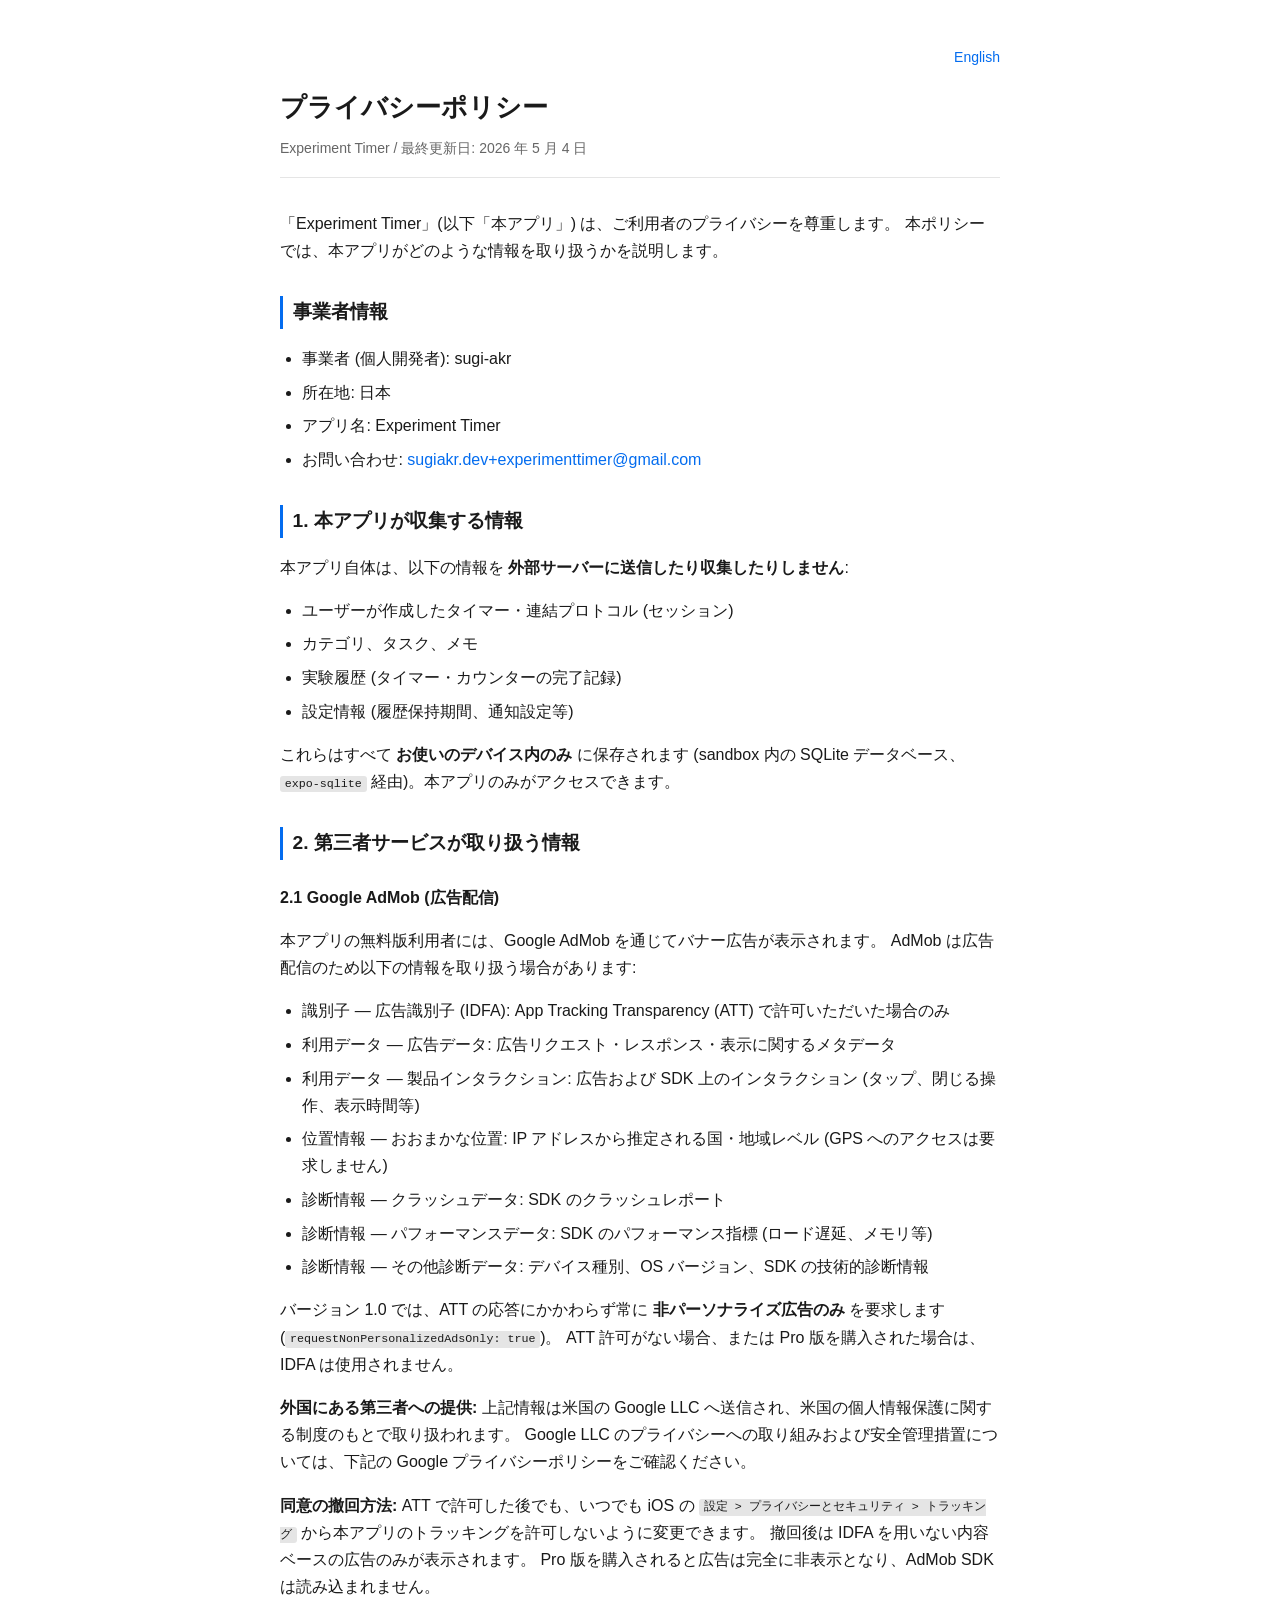
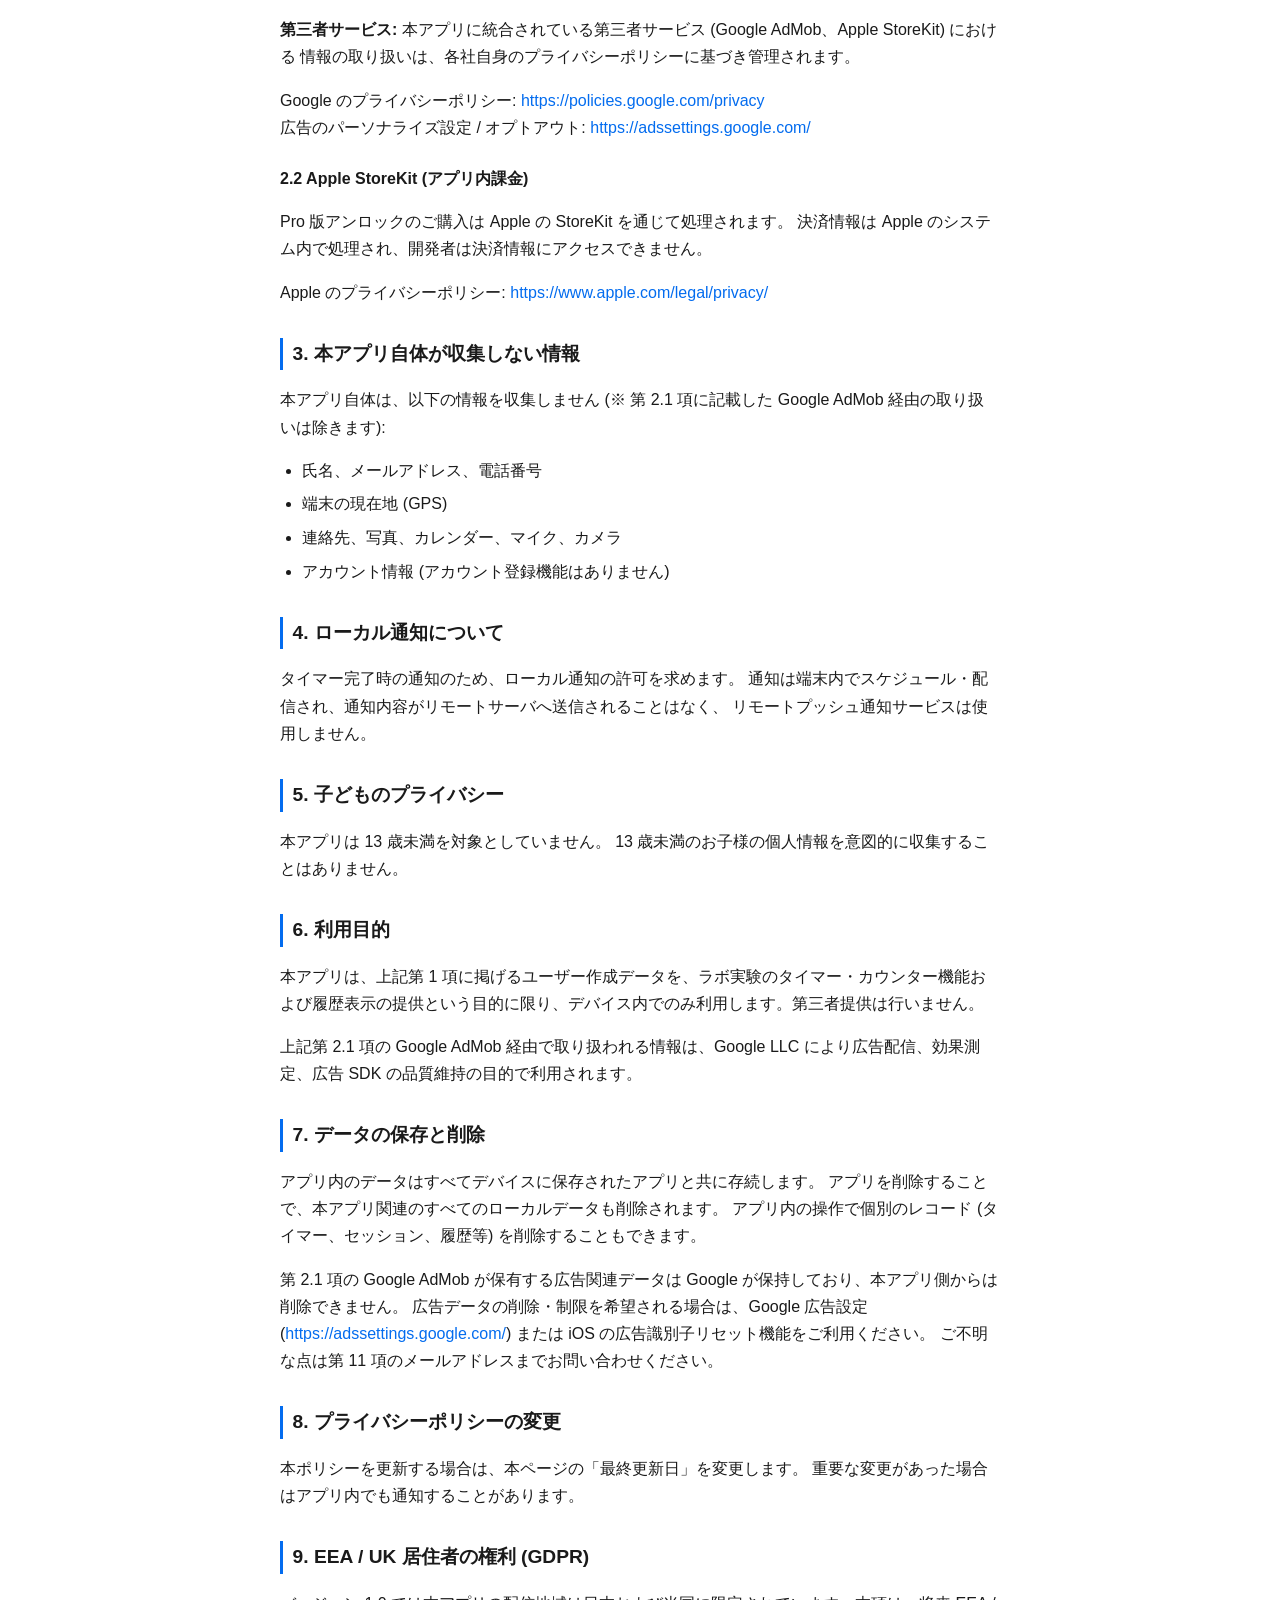
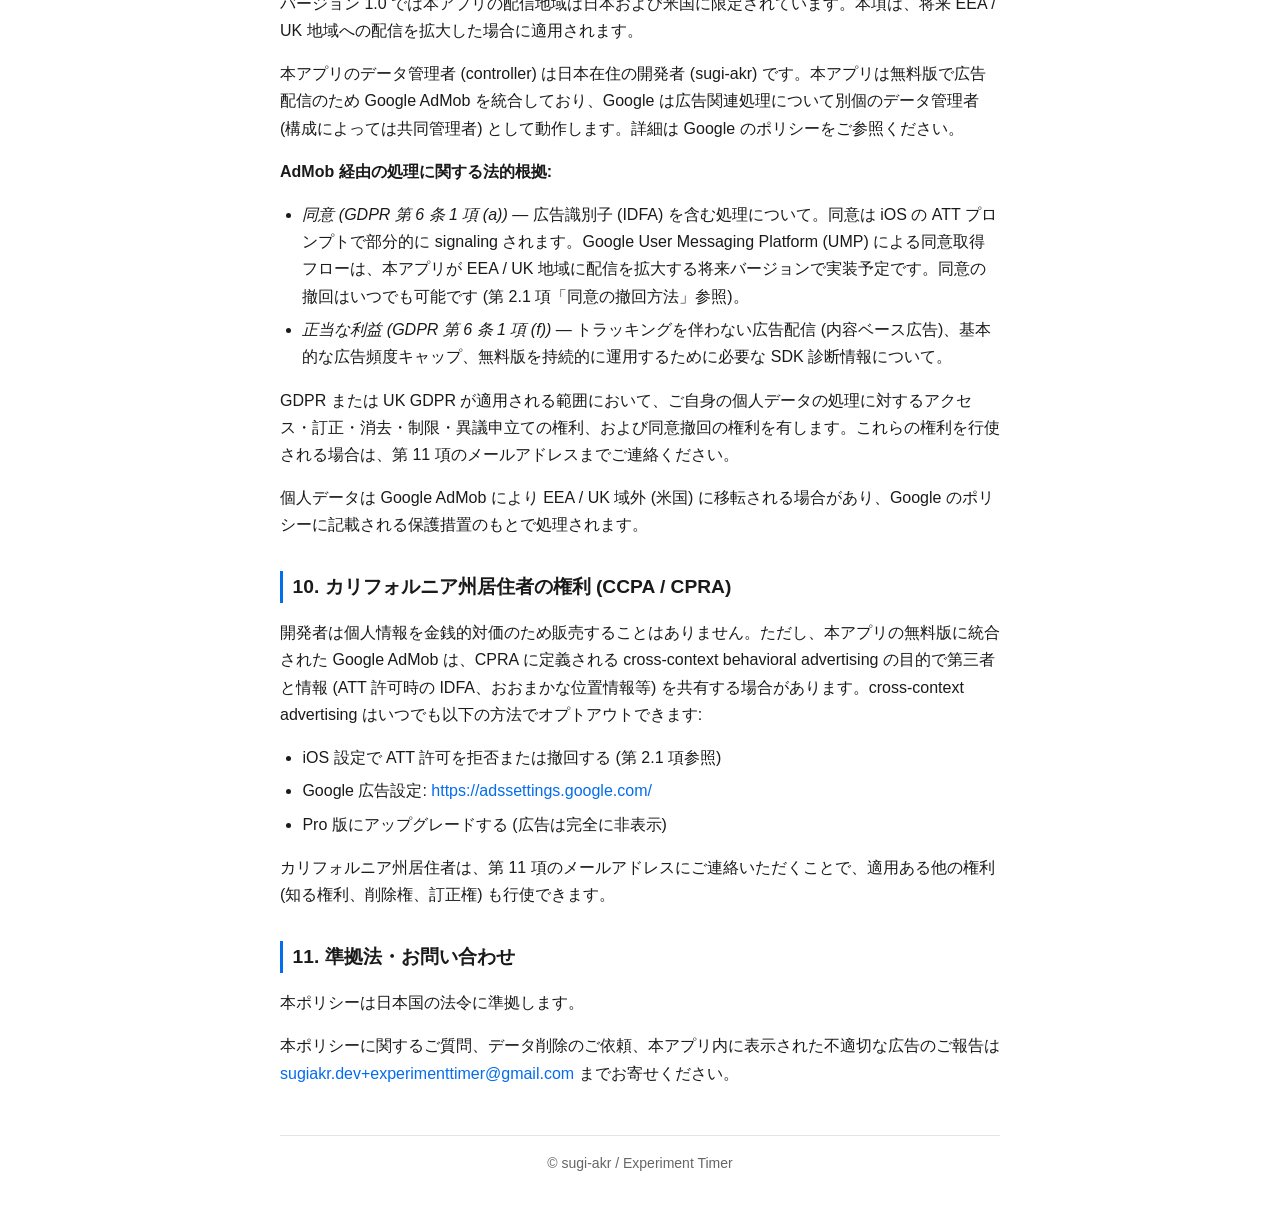
==== experiment-timer/privacy-ja.html @ 50222c6a "feat(privacy): RC を新命名規約に rename + ET 追加 + index 更新 (B6) 研究室向け 2 アプリ (RC + ET) の Privacy Policy を新命名" ====
<!DOCTYPE html>
<html lang="ja">
<head>
  <meta charset="UTF-8">
  <meta name="viewport" content="width=device-width, initial-scale=1.0">
  <title>プライバシーポリシー — Experiment Timer</title>
  <link rel="stylesheet" href="../style.css">
</head>
<body>
  <main>
    <p class="lang-switch"><a href="./privacy.html">English</a></p>

    <header>
      <h1>プライバシーポリシー</h1>
      <p class="meta">Experiment Timer / 最終更新日: 2026 年 5 月 4 日</p>
    </header>

    <p>
      「Experiment Timer」(以下「本アプリ」) は、ご利用者のプライバシーを尊重します。
      本ポリシーでは、本アプリがどのような情報を取り扱うかを説明します。
    </p>

    <h2>事業者情報</h2>
    <ul>
      <li>事業者 (個人開発者): sugi-akr</li>
      <li>所在地: 日本</li>
      <li>アプリ名: Experiment Timer</li>
      <li>お問い合わせ: <a href="mailto:sugiakr.dev+experimenttimer@gmail.com">sugiakr.dev+experimenttimer@gmail.com</a></li>
    </ul>

    <h2>1. 本アプリが収集する情報</h2>
    <p>
      本アプリ自体は、以下の情報を <strong>外部サーバーに送信したり収集したりしません</strong>:
    </p>
    <ul>
      <li>ユーザーが作成したタイマー・連結プロトコル (セッション)</li>
      <li>カテゴリ、タスク、メモ</li>
      <li>実験履歴 (タイマー・カウンターの完了記録)</li>
      <li>設定情報 (履歴保持期間、通知設定等)</li>
    </ul>
    <p>
      これらはすべて <strong>お使いのデバイス内のみ</strong> に保存されます
      (sandbox 内の SQLite データベース、<code>expo-sqlite</code> 経由)。本アプリのみがアクセスできます。
    </p>

    <h2>2. 第三者サービスが取り扱う情報</h2>

    <h3>2.1 Google AdMob (広告配信)</h3>
    <p>
      本アプリの無料版利用者には、Google AdMob を通じてバナー広告が表示されます。
      AdMob は広告配信のため以下の情報を取り扱う場合があります:
    </p>
    <ul>
      <li>識別子 — 広告識別子 (IDFA): App Tracking Transparency (ATT) で許可いただいた場合のみ</li>
      <li>利用データ — 広告データ: 広告リクエスト・レスポンス・表示に関するメタデータ</li>
      <li>利用データ — 製品インタラクション: 広告および SDK 上のインタラクション (タップ、閉じる操作、表示時間等)</li>
      <li>位置情報 — おおまかな位置: IP アドレスから推定される国・地域レベル (GPS へのアクセスは要求しません)</li>
      <li>診断情報 — クラッシュデータ: SDK のクラッシュレポート</li>
      <li>診断情報 — パフォーマンスデータ: SDK のパフォーマンス指標 (ロード遅延、メモリ等)</li>
      <li>診断情報 — その他診断データ: デバイス種別、OS バージョン、SDK の技術的診断情報</li>
    </ul>
    <p>
      バージョン 1.0 では、ATT の応答にかかわらず常に
      <strong>非パーソナライズ広告のみ</strong>
      を要求します
      (<code>requestNonPersonalizedAdsOnly: true</code>)。
      ATT 許可がない場合、または Pro 版を購入された場合は、IDFA は使用されません。
    </p>
    <p>
      <strong>外国にある第三者への提供:</strong>
      上記情報は米国の Google LLC へ送信され、米国の個人情報保護に関する制度のもとで取り扱われます。
      Google LLC のプライバシーへの取り組みおよび安全管理措置については、下記の Google プライバシーポリシーをご確認ください。
    </p>
    <p>
      <strong>同意の撤回方法:</strong>
      ATT で許可した後でも、いつでも iOS の
      <code>設定 &gt; プライバシーとセキュリティ &gt; トラッキング</code>
      から本アプリのトラッキングを許可しないように変更できます。
      撤回後は IDFA を用いない内容ベースの広告のみが表示されます。
      Pro 版を購入されると広告は完全に非表示となり、AdMob SDK は読み込まれません。
    </p>
    <p>
      <strong>第三者サービス:</strong>
      本アプリに統合されている第三者サービス (Google AdMob、Apple StoreKit) における
      情報の取り扱いは、各社自身のプライバシーポリシーに基づき管理されます。
    </p>
    <p>
      Google のプライバシーポリシー: <a href="https://policies.google.com/privacy">https://policies.google.com/privacy</a>
      <br>
      広告のパーソナライズ設定 / オプトアウト: <a href="https://adssettings.google.com/">https://adssettings.google.com/</a>
    </p>

    <h3>2.2 Apple StoreKit (アプリ内課金)</h3>
    <p>
      Pro 版アンロックのご購入は Apple の StoreKit を通じて処理されます。
      決済情報は Apple のシステム内で処理され、開発者は決済情報にアクセスできません。
    </p>
    <p>
      Apple のプライバシーポリシー: <a href="https://www.apple.com/legal/privacy/">https://www.apple.com/legal/privacy/</a>
    </p>

    <h2>3. 本アプリ自体が収集しない情報</h2>
    <p>
      本アプリ自体は、以下の情報を収集しません
      (※ 第 2.1 項に記載した Google AdMob 経由の取り扱いは除きます):
    </p>
    <ul>
      <li>氏名、メールアドレス、電話番号</li>
      <li>端末の現在地 (GPS)</li>
      <li>連絡先、写真、カレンダー、マイク、カメラ</li>
      <li>アカウント情報 (アカウント登録機能はありません)</li>
    </ul>

    <h2>4. ローカル通知について</h2>
    <p>
      タイマー完了時の通知のため、ローカル通知の許可を求めます。
      通知は端末内でスケジュール・配信され、通知内容がリモートサーバへ送信されることはなく、
      リモートプッシュ通知サービスは使用しません。
    </p>

    <h2>5. 子どものプライバシー</h2>
    <p>
      本アプリは 13 歳未満を対象としていません。
      13 歳未満のお子様の個人情報を意図的に収集することはありません。
    </p>

    <h2>6. 利用目的</h2>
    <p>
      本アプリは、上記第 1 項に掲げるユーザー作成データを、ラボ実験のタイマー・カウンター機能および履歴表示の提供という目的に限り、デバイス内でのみ利用します。第三者提供は行いません。
    </p>
    <p>
      上記第 2.1 項の Google AdMob 経由で取り扱われる情報は、Google LLC により広告配信、効果測定、広告 SDK の品質維持の目的で利用されます。
    </p>

    <h2>7. データの保存と削除</h2>
    <p>
      アプリ内のデータはすべてデバイスに保存されたアプリと共に存続します。
      アプリを削除することで、本アプリ関連のすべてのローカルデータも削除されます。
      アプリ内の操作で個別のレコード (タイマー、セッション、履歴等) を削除することもできます。
    </p>
    <p>
      第 2.1 項の Google AdMob が保有する広告関連データは Google が保持しており、本アプリ側からは削除できません。
      広告データの削除・制限を希望される場合は、Google 広告設定
      (<a href="https://adssettings.google.com/">https://adssettings.google.com/</a>)
      または iOS の広告識別子リセット機能をご利用ください。
      ご不明な点は第 11 項のメールアドレスまでお問い合わせください。
    </p>

    <h2>8. プライバシーポリシーの変更</h2>
    <p>
      本ポリシーを更新する場合は、本ページの「最終更新日」を変更します。
      重要な変更があった場合はアプリ内でも通知することがあります。
    </p>

    <h2>9. EEA / UK 居住者の権利 (GDPR)</h2>
    <p>
      バージョン 1.0 では本アプリの配信地域は日本および米国に限定されています。本項は、将来 EEA / UK 地域への配信を拡大した場合に適用されます。
    </p>
    <p>
      本アプリのデータ管理者 (controller) は日本在住の開発者 (sugi-akr) です。本アプリは無料版で広告配信のため Google AdMob を統合しており、Google は広告関連処理について別個のデータ管理者 (構成によっては共同管理者) として動作します。詳細は Google のポリシーをご参照ください。
    </p>
    <p><strong>AdMob 経由の処理に関する法的根拠:</strong></p>
    <ul>
      <li>
        <em>同意 (GDPR 第 6 条 1 項 (a))</em> — 広告識別子 (IDFA) を含む処理について。同意は iOS の ATT プロンプトで部分的に signaling されます。Google User Messaging Platform (UMP) による同意取得フローは、本アプリが EEA / UK 地域に配信を拡大する将来バージョンで実装予定です。同意の撤回はいつでも可能です (第 2.1 項「同意の撤回方法」参照)。
      </li>
      <li>
        <em>正当な利益 (GDPR 第 6 条 1 項 (f))</em> — トラッキングを伴わない広告配信 (内容ベース広告)、基本的な広告頻度キャップ、無料版を持続的に運用するために必要な SDK 診断情報について。
      </li>
    </ul>
    <p>
      GDPR または UK GDPR が適用される範囲において、ご自身の個人データの処理に対するアクセス・訂正・消去・制限・異議申立ての権利、および同意撤回の権利を有します。これらの権利を行使される場合は、第 11 項のメールアドレスまでご連絡ください。
    </p>
    <p>
      個人データは Google AdMob により EEA / UK 域外 (米国) に移転される場合があり、Google のポリシーに記載される保護措置のもとで処理されます。
    </p>

    <h2>10. カリフォルニア州居住者の権利 (CCPA / CPRA)</h2>
    <p>
      開発者は個人情報を金銭的対価のため販売することはありません。ただし、本アプリの無料版に統合された Google AdMob は、CPRA に定義される cross-context behavioral advertising の目的で第三者と情報 (ATT 許可時の IDFA、おおまかな位置情報等) を共有する場合があります。cross-context advertising はいつでも以下の方法でオプトアウトできます:
    </p>
    <ul>
      <li>iOS 設定で ATT 許可を拒否または撤回する (第 2.1 項参照)</li>
      <li>Google 広告設定: <a href="https://adssettings.google.com/">https://adssettings.google.com/</a></li>
      <li>Pro 版にアップグレードする (広告は完全に非表示)</li>
    </ul>
    <p>
      カリフォルニア州居住者は、第 11 項のメールアドレスにご連絡いただくことで、適用ある他の権利 (知る権利、削除権、訂正権) も行使できます。
    </p>

    <h2>11. 準拠法・お問い合わせ</h2>
    <p>
      本ポリシーは日本国の法令に準拠します。
    </p>
    <p>
      本ポリシーに関するご質問、データ削除のご依頼、本アプリ内に表示された不適切な広告のご報告は
      <a href="mailto:sugiakr.dev+experimenttimer@gmail.com">sugiakr.dev+experimenttimer@gmail.com</a>
      までお寄せください。
    </p>

    <footer>
      &copy; sugi-akr / Experiment Timer
    </footer>
  </main>
</body>
</html>
---- style.css ----
:root {
  color-scheme: light dark;
  --bg: #ffffff;
  --text: #1a1a1a;
  --muted: #666666;
  --accent: #036cef;
  --border: #e5e5e5;
}

@media (prefers-color-scheme: dark) {
  :root {
    --bg: #0d1117;
    --text: #e6edf3;
    --muted: #8b949e;
    --accent: #4493f8;
    --border: #30363d;
  }
}

* { box-sizing: border-box; }

body {
  font-family: -apple-system, BlinkMacSystemFont, "Segoe UI", "Hiragino Sans",
    "Hiragino Kaku Gothic ProN", Meiryo, sans-serif;
  background: var(--bg);
  color: var(--text);
  line-height: 1.7;
  margin: 0;
  padding: 2rem 1rem;
}

main {
  max-width: 720px;
  margin: 0 auto;
}

header {
  border-bottom: 1px solid var(--border);
  padding-bottom: 1rem;
  margin-bottom: 2rem;
}

h1 {
  font-size: 1.6rem;
  margin: 0 0 0.5rem 0;
}

h2 {
  font-size: 1.2rem;
  margin-top: 2rem;
  border-left: 3px solid var(--accent);
  padding-left: 0.6rem;
}

h3 {
  font-size: 1rem;
  margin-top: 1.5rem;
}

.meta {
  color: var(--muted);
  font-size: 0.875rem;
  margin: 0;
}

.lang-switch {
  font-size: 0.875rem;
  color: var(--muted);
  text-align: right;
  margin-bottom: 1rem;
}

a {
  color: var(--accent);
  text-decoration: none;
}

a:active {
  text-decoration: underline;
}

ul {
  padding-left: 1.4rem;
}

li {
  margin-bottom: 0.4rem;
}

footer {
  margin-top: 3rem;
  padding-top: 1rem;
  border-top: 1px solid var(--border);
  color: var(--muted);
  font-size: 0.875rem;
  text-align: center;
}

code {
  background: var(--border);
  padding: 0.1em 0.4em;
  border-radius: 3px;
  font-size: 0.9em;
}
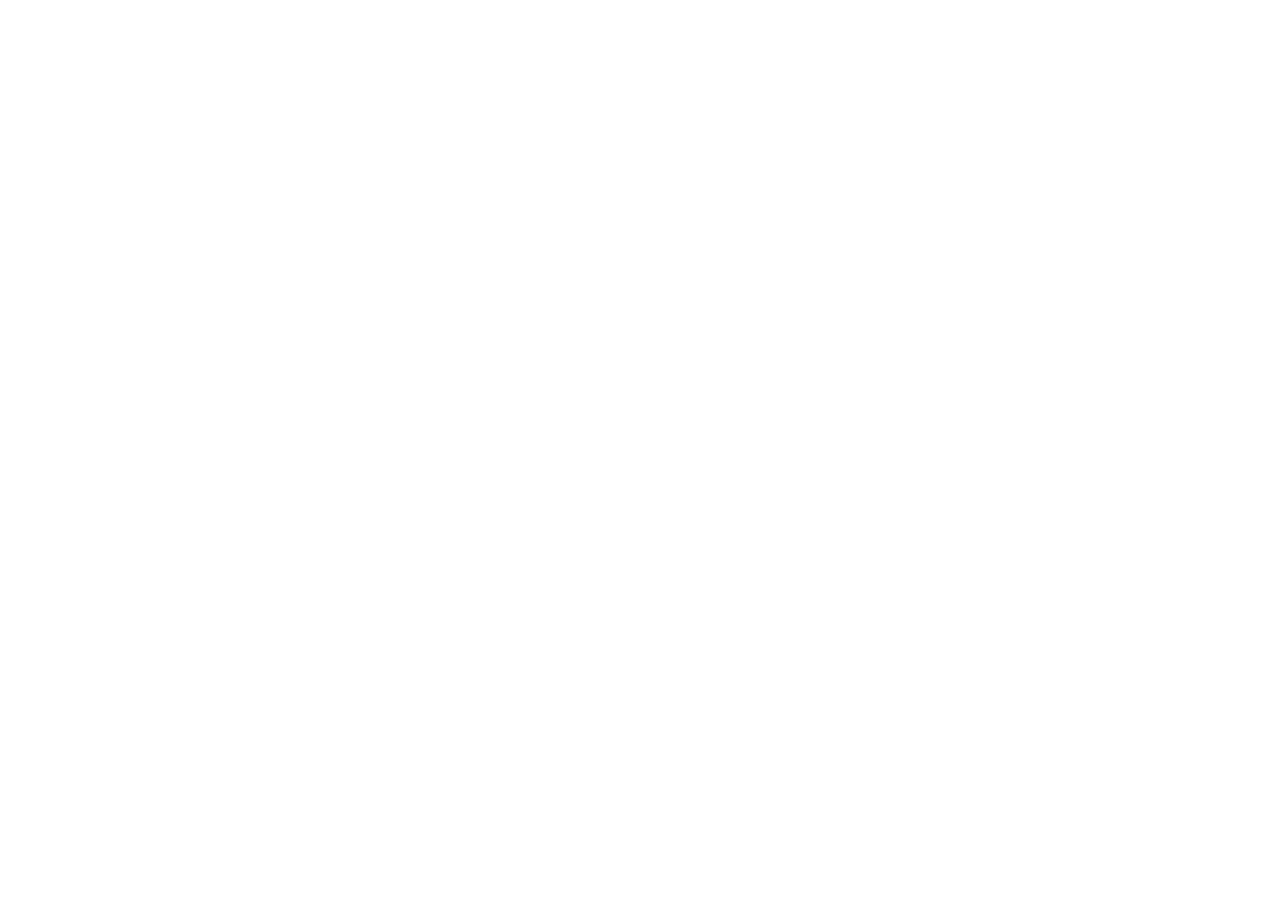
==== commit f6facca2: "redirect: migrate all pages to cedarlab.dev Replace each HTML with minimal redirect (meta refresh + " ====
--- a/experiment-timer/privacy-ja.html
+++ b/experiment-timer/privacy-ja.html
@@ -1,206 +1,13 @@
 <!DOCTYPE html>
-<html lang="ja">
+<html lang="en">
 <head>
   <meta charset="UTF-8">
-  <meta name="viewport" content="width=device-width, initial-scale=1.0">
-  <title>プライバシーポリシー — Experiment Timer</title>
-  <link rel="stylesheet" href="../style.css">
+  <meta http-equiv="refresh" content="0; url=https://cedarlab.dev/experiment-timer/privacy-ja.html">
+  <link rel="canonical" href="https://cedarlab.dev/experiment-timer/privacy-ja.html">
+  <title>Moved to cedarlab.dev</title>
+  <script>location.replace('https://cedarlab.dev/experiment-timer/privacy-ja.html');</script>
 </head>
 <body>
-  <main>
-    <p class="lang-switch"><a href="./privacy.html">English</a></p>
-
-    <header>
-      <h1>プライバシーポリシー</h1>
-      <p class="meta">Experiment Timer / 最終更新日: 2026 年 5 月 4 日</p>
-    </header>
-
-    <p>
-      「Experiment Timer」(以下「本アプリ」) は、ご利用者のプライバシーを尊重します。
-      本ポリシーでは、本アプリがどのような情報を取り扱うかを説明します。
-    </p>
-
-    <h2>事業者情報</h2>
-    <ul>
-      <li>事業者 (個人開発者): sugi-akr</li>
-      <li>所在地: 日本</li>
-      <li>アプリ名: Experiment Timer</li>
-      <li>お問い合わせ: <a href="mailto:sugiakr.dev+experimenttimer@gmail.com">sugiakr.dev+experimenttimer@gmail.com</a></li>
-    </ul>
-
-    <h2>1. 本アプリが収集する情報</h2>
-    <p>
-      本アプリ自体は、以下の情報を <strong>外部サーバーに送信したり収集したりしません</strong>:
-    </p>
-    <ul>
-      <li>ユーザーが作成したタイマー・連結プロトコル (セッション)</li>
-      <li>カテゴリ、タスク、メモ</li>
-      <li>実験履歴 (タイマー・カウンターの完了記録)</li>
-      <li>設定情報 (履歴保持期間、通知設定等)</li>
-    </ul>
-    <p>
-      これらはすべて <strong>お使いのデバイス内のみ</strong> に保存されます
-      (sandbox 内の SQLite データベース、<code>expo-sqlite</code> 経由)。本アプリのみがアクセスできます。
-    </p>
-
-    <h2>2. 第三者サービスが取り扱う情報</h2>
-
-    <h3>2.1 Google AdMob (広告配信)</h3>
-    <p>
-      本アプリの無料版利用者には、Google AdMob を通じてバナー広告が表示されます。
-      AdMob は広告配信のため以下の情報を取り扱う場合があります:
-    </p>
-    <ul>
-      <li>識別子 — 広告識別子 (IDFA): App Tracking Transparency (ATT) で許可いただいた場合のみ</li>
-      <li>利用データ — 広告データ: 広告リクエスト・レスポンス・表示に関するメタデータ</li>
-      <li>利用データ — 製品インタラクション: 広告および SDK 上のインタラクション (タップ、閉じる操作、表示時間等)</li>
-      <li>位置情報 — おおまかな位置: IP アドレスから推定される国・地域レベル (GPS へのアクセスは要求しません)</li>
-      <li>診断情報 — クラッシュデータ: SDK のクラッシュレポート</li>
-      <li>診断情報 — パフォーマンスデータ: SDK のパフォーマンス指標 (ロード遅延、メモリ等)</li>
-      <li>診断情報 — その他診断データ: デバイス種別、OS バージョン、SDK の技術的診断情報</li>
-    </ul>
-    <p>
-      バージョン 1.0 では、ATT の応答にかかわらず常に
-      <strong>非パーソナライズ広告のみ</strong>
-      を要求します
-      (<code>requestNonPersonalizedAdsOnly: true</code>)。
-      ATT 許可がない場合、または Pro 版を購入された場合は、IDFA は使用されません。
-    </p>
-    <p>
-      <strong>外国にある第三者への提供:</strong>
-      上記情報は米国の Google LLC へ送信され、米国の個人情報保護に関する制度のもとで取り扱われます。
-      Google LLC のプライバシーへの取り組みおよび安全管理措置については、下記の Google プライバシーポリシーをご確認ください。
-    </p>
-    <p>
-      <strong>同意の撤回方法:</strong>
-      ATT で許可した後でも、いつでも iOS の
-      <code>設定 &gt; プライバシーとセキュリティ &gt; トラッキング</code>
-      から本アプリのトラッキングを許可しないように変更できます。
-      撤回後は IDFA を用いない内容ベースの広告のみが表示されます。
-      Pro 版を購入されると広告は完全に非表示となり、AdMob SDK は読み込まれません。
-    </p>
-    <p>
-      <strong>第三者サービス:</strong>
-      本アプリに統合されている第三者サービス (Google AdMob、Apple StoreKit) における
-      情報の取り扱いは、各社自身のプライバシーポリシーに基づき管理されます。
-    </p>
-    <p>
-      Google のプライバシーポリシー: <a href="https://policies.google.com/privacy">https://policies.google.com/privacy</a>
-      <br>
-      広告のパーソナライズ設定 / オプトアウト: <a href="https://adssettings.google.com/">https://adssettings.google.com/</a>
-    </p>
-
-    <h3>2.2 Apple StoreKit (アプリ内課金)</h3>
-    <p>
-      Pro 版アンロックのご購入は Apple の StoreKit を通じて処理されます。
-      決済情報は Apple のシステム内で処理され、開発者は決済情報にアクセスできません。
-    </p>
-    <p>
-      Apple のプライバシーポリシー: <a href="https://www.apple.com/legal/privacy/">https://www.apple.com/legal/privacy/</a>
-    </p>
-
-    <h2>3. 本アプリ自体が収集しない情報</h2>
-    <p>
-      本アプリ自体は、以下の情報を収集しません
-      (※ 第 2.1 項に記載した Google AdMob 経由の取り扱いは除きます):
-    </p>
-    <ul>
-      <li>氏名、メールアドレス、電話番号</li>
-      <li>端末の現在地 (GPS)</li>
-      <li>連絡先、写真、カレンダー、マイク、カメラ</li>
-      <li>アカウント情報 (アカウント登録機能はありません)</li>
-    </ul>
-
-    <h2>4. ローカル通知について</h2>
-    <p>
-      タイマー完了時の通知のため、ローカル通知の許可を求めます。
-      通知は端末内でスケジュール・配信され、通知内容がリモートサーバへ送信されることはなく、
-      リモートプッシュ通知サービスは使用しません。
-    </p>
-
-    <h2>5. 子どものプライバシー</h2>
-    <p>
-      本アプリは 13 歳未満を対象としていません。
-      13 歳未満のお子様の個人情報を意図的に収集することはありません。
-    </p>
-
-    <h2>6. 利用目的</h2>
-    <p>
-      本アプリは、上記第 1 項に掲げるユーザー作成データを、ラボ実験のタイマー・カウンター機能および履歴表示の提供という目的に限り、デバイス内でのみ利用します。第三者提供は行いません。
-    </p>
-    <p>
-      上記第 2.1 項の Google AdMob 経由で取り扱われる情報は、Google LLC により広告配信、効果測定、広告 SDK の品質維持の目的で利用されます。
-    </p>
-
-    <h2>7. データの保存と削除</h2>
-    <p>
-      アプリ内のデータはすべてデバイスに保存されたアプリと共に存続します。
-      アプリを削除することで、本アプリ関連のすべてのローカルデータも削除されます。
-      アプリ内の操作で個別のレコード (タイマー、セッション、履歴等) を削除することもできます。
-    </p>
-    <p>
-      第 2.1 項の Google AdMob が保有する広告関連データは Google が保持しており、本アプリ側からは削除できません。
-      広告データの削除・制限を希望される場合は、Google 広告設定
-      (<a href="https://adssettings.google.com/">https://adssettings.google.com/</a>)
-      または iOS の広告識別子リセット機能をご利用ください。
-      ご不明な点は第 11 項のメールアドレスまでお問い合わせください。
-    </p>
-
-    <h2>8. プライバシーポリシーの変更</h2>
-    <p>
-      本ポリシーを更新する場合は、本ページの「最終更新日」を変更します。
-      重要な変更があった場合はアプリ内でも通知することがあります。
-    </p>
-
-    <h2>9. EEA / UK 居住者の権利 (GDPR)</h2>
-    <p>
-      バージョン 1.0 では本アプリの配信地域は日本および米国に限定されています。本項は、将来 EEA / UK 地域への配信を拡大した場合に適用されます。
-    </p>
-    <p>
-      本アプリのデータ管理者 (controller) は日本在住の開発者 (sugi-akr) です。本アプリは無料版で広告配信のため Google AdMob を統合しており、Google は広告関連処理について別個のデータ管理者 (構成によっては共同管理者) として動作します。詳細は Google のポリシーをご参照ください。
-    </p>
-    <p><strong>AdMob 経由の処理に関する法的根拠:</strong></p>
-    <ul>
-      <li>
-        <em>同意 (GDPR 第 6 条 1 項 (a))</em> — 広告識別子 (IDFA) を含む処理について。同意は iOS の ATT プロンプトで部分的に signaling されます。Google User Messaging Platform (UMP) による同意取得フローは、本アプリが EEA / UK 地域に配信を拡大する将来バージョンで実装予定です。同意の撤回はいつでも可能です (第 2.1 項「同意の撤回方法」参照)。
-      </li>
-      <li>
-        <em>正当な利益 (GDPR 第 6 条 1 項 (f))</em> — トラッキングを伴わない広告配信 (内容ベース広告)、基本的な広告頻度キャップ、無料版を持続的に運用するために必要な SDK 診断情報について。
-      </li>
-    </ul>
-    <p>
-      GDPR または UK GDPR が適用される範囲において、ご自身の個人データの処理に対するアクセス・訂正・消去・制限・異議申立ての権利、および同意撤回の権利を有します。これらの権利を行使される場合は、第 11 項のメールアドレスまでご連絡ください。
-    </p>
-    <p>
-      個人データは Google AdMob により EEA / UK 域外 (米国) に移転される場合があり、Google のポリシーに記載される保護措置のもとで処理されます。
-    </p>
-
-    <h2>10. カリフォルニア州居住者の権利 (CCPA / CPRA)</h2>
-    <p>
-      開発者は個人情報を金銭的対価のため販売することはありません。ただし、本アプリの無料版に統合された Google AdMob は、CPRA に定義される cross-context behavioral advertising の目的で第三者と情報 (ATT 許可時の IDFA、おおまかな位置情報等) を共有する場合があります。cross-context advertising はいつでも以下の方法でオプトアウトできます:
-    </p>
-    <ul>
-      <li>iOS 設定で ATT 許可を拒否または撤回する (第 2.1 項参照)</li>
-      <li>Google 広告設定: <a href="https://adssettings.google.com/">https://adssettings.google.com/</a></li>
-      <li>Pro 版にアップグレードする (広告は完全に非表示)</li>
-    </ul>
-    <p>
-      カリフォルニア州居住者は、第 11 項のメールアドレスにご連絡いただくことで、適用ある他の権利 (知る権利、削除権、訂正権) も行使できます。
-    </p>
-
-    <h2>11. 準拠法・お問い合わせ</h2>
-    <p>
-      本ポリシーは日本国の法令に準拠します。
-    </p>
-    <p>
-      本ポリシーに関するご質問、データ削除のご依頼、本アプリ内に表示された不適切な広告のご報告は
-      <a href="mailto:sugiakr.dev+experimenttimer@gmail.com">sugiakr.dev+experimenttimer@gmail.com</a>
-      までお寄せください。
-    </p>
-
-    <footer>
-      &copy; sugi-akr / Experiment Timer
-    </footer>
-  </main>
+  <p>This page has moved to <a href="https://cedarlab.dev/experiment-timer/privacy-ja.html">https://cedarlab.dev/experiment-timer/privacy-ja.html</a>.</p>
 </body>
 </html>
